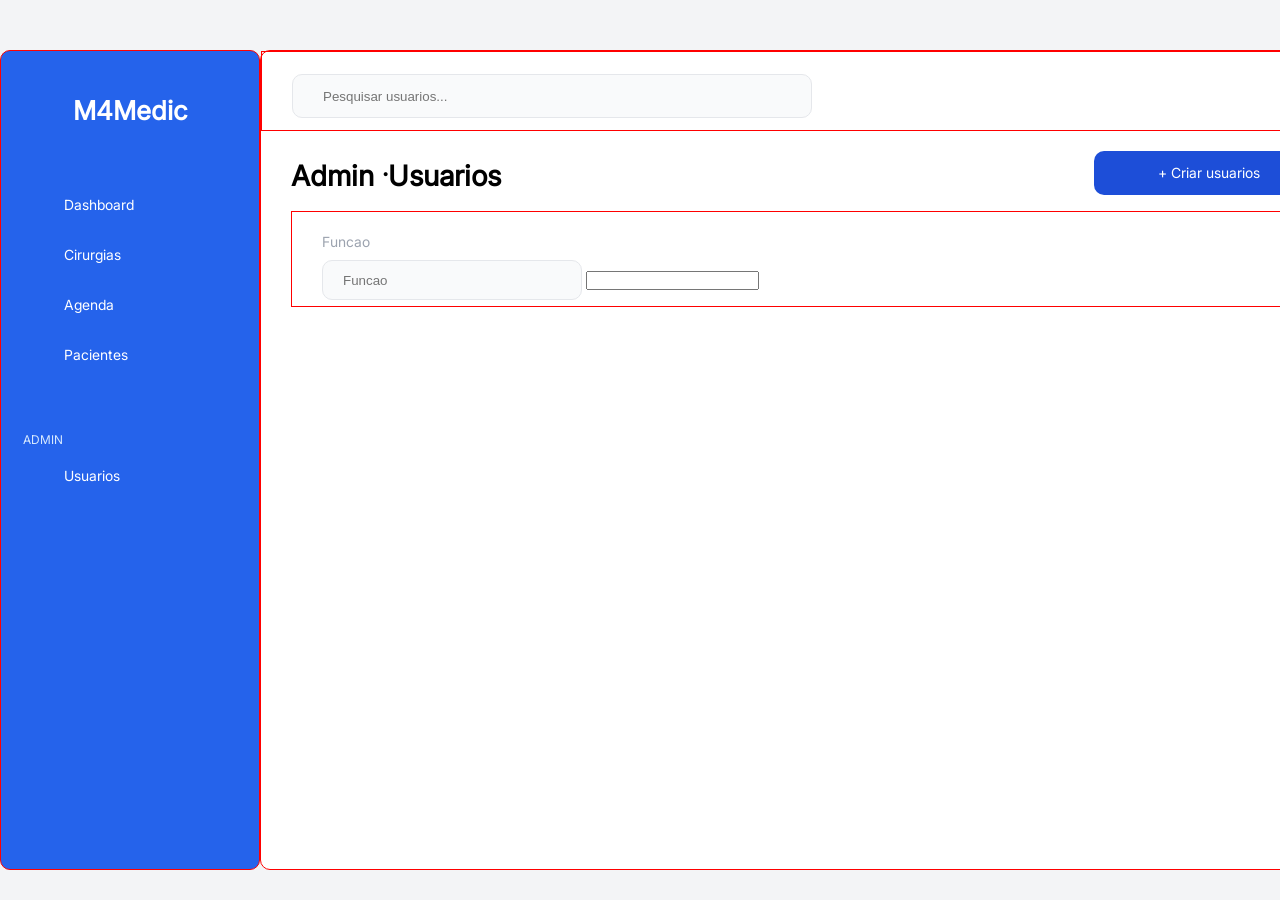
==== admin_gerenciar_usuarios.html @ 41ee49ce "Estilizando metade do painel de gerenciamento de usuario" ====
<!DOCTYPE html>
<html lang="pt-br">
<head>
    <meta charset="UTF-8">
    <meta name="viewport" content="width=device-width, initial-scale=1.0">
    <link rel="stylesheet" href="css/cadastro.css">
    <title>gerenciamento de usuario</title>
</head>
<body>
    <main>
        <section>
            <div class="div-nav">
                <h2>M4Medic</h2>
                <nav class="nav-1">
                    <a href="#">Dashboard</a>
                    <a href="cadastro_paciente.html">Cirurgias</a>
                    <a href="#">Agenda</a>
                    <a href="#">Pacientes</a>
                </nav>

                <p class="p-div-nav">ADMIN</p>
                <nav class="nav-2">
                    <a href="cadastro.html">Usuarios</a>
                </nav>
            </div>

            <div class="div-cadastro-user">
                <div class="header-pesquisa">
                    <input class="top-search" type="text" name="userSearch" id="search" placeholder="Pesquisar usuarios...">
                </div>

                <span>
                    <p class="admin-user">Admin <sup>.</sup>Usuarios</p>
                    <a class="btn-create-user" href="cadastro.html">+ Criar usuarios</a>
                </span>

                <span class="mid-bar">
                    <p class="mid-bar">Funcao</p>
                    <input class="mid-bar-search-function" type="text" name="userFunctionSearch" id="functionSearch" placeholder="Funcao">
                    <input type="text" name="" id="">
                </span>
            </div>
        </section>
    </main>
</body>
</html>
---- css/cadastro.css ----
@font-face
{
    font-family:Inter;
    src:url(../fonts/Inter_18pt-Regular.ttf) format("TrueType");
    font-weight: 400;
    font-style:normal;
    font-display:swap;
}

*
{
    padding: 0;
    margin: 0;
    box-sizing: border-box;
}

body
{
    font-family:"Inter",sans-serif;
    background-color: #f3f4f6;
}

main
{
    width:100%;
    max-width: 1360px;
    max-height: 820px;
    margin: 50px auto 0;
}

section
{
    display:flex;
}

h2
{
    font-size:26px;
    color:#ffffff;
    margin: 44px auto 0;
    text-align: center;
    width:120px;
}

.div-nav
{
    width:260px;
    height: 820px;
    border:1px red solid;
    background-color: #2563eb;
    border-radius: 10px;
    margin-bottom: 0;
}

.p-div-nav
{
    font-size:12px;
    color:#d8eafe;
}

.nav-1
{
    display:inline-flex;
    flex-direction: column;
    margin:70px 0 0 0px;
}

.nav-2
{
    display:inline-flex;
    flex-direction: column;
    margin-top:20px;
}

a
{
    font-size:14px;
    text-decoration: none;
    color:#ffffff;
    margin-bottom: 33px;
    margin-left: 63px;
    width:220px;
}

a:hover
{
    width:220px;
    height: 44px;
    background-color: #1e40af;
    margin-left: 12px;
    text-align: center;
    line-height: 44px;
    border-radius:10px;
}

.div-cadastro-user
{
    border:1px red solid;
    width:1100px;
    height: 820px;
    background-color: #ffffff;
    border-radius:10px;
}

p
{
    color:#9ca3af;
    font-size:14px;
    margin: 36px 0 0 22px;
}

h3
{
    font-size:28px;
    color:#111827;
    margin: 49px 0 0 22px;
}

fieldset
{
    padding: 26px 30px 72px 30px;
    border:1px #e5e7eb solid;
    width:760px;
    height:520px;
    margin: 24px 0 0 22px;
    border-radius:10px;
}

label
{
    font-size:14px;
    color:#374151;
}

input[type=text]:invalid,input[type=password]:invalid,select:invalid
{
    border-color:red;
}

/*Input text Nome completo*/

.input-width-max
{
    width:100%;
    height:44px;
    height: 44px;
    border-radius:10px;
    background-color: #e5e7eb;
    border-color:black;
    font-size:15px;
    padding:0 10px;
}

/*Input text*/
.input-width
{
    width:340px;
    height: 44px;
    border-radius:10px;
    background-color: #e5e7eb;
    border-color:black;
    font-size:15px;
    padding:0 10px;
}

input[type=email]
{
    width:340px;
    height: 44px;
    border-radius:10px;
    background-color: #e5e7eb;
    border-color:black;
    font-size:15px;
    padding:0 10px;
}

input[type=password]
{
    width:340px;
    height: 44px;
    border-radius:10px;
    background-color: #e5e7eb;
    border-color:black;
    font-size:15px;
    padding:0 10px;
}


select
{
    width:340px;
    height:44px;
    border-radius:10px;
    background-color: #e5e7eb;
    font-size:15px;
    border-color:black;
    padding:0 10px;
}


button[type=submit]
{
    width: 200px;
    height:48px;
    border-radius:10px;
    color:#ffffff;
    background-color:#1d4ed8;
    cursor:pointer;
    margin:61px 20px 0 0;
}

button[type=reset]
{
    width: 160px;
    height:48px;
    border-radius:10px;
    border-color:#e5e7eb;
    background-color:#f3f4f6;
    cursor:pointer;
}

.div-codigo
{
    width:345px;
    margin-right:30px;
}

span
{
    display:flex;
}

/*Nova Cirurgia*/

.header-pesquisa
{
    width:1100px;
    height:80px;
    border:1px red solid;
}

.topbar-search
{
    width:520px;
    height:44px;
    margin:22px 0 0 30px;
    border-radius:10px;
    background-color:#f9fafb;
    border:1px #e5e7eb solid;
    font-size:15px;
}

h4
{
    font-size:28px;
    color:#111827;
    margin:22px 0 0 30px;
}

.p
{
    margin: 10px 0 0 30px;
}

.fieldset-width
{
    width:1060px;
    height:540px;
}

.input-text
{
    width:510px;
    height: 44px;
    padding:0 10px;
    font-size:15px;
    background-color:#f9fafb;
    border:1px #e5e7eb solid;
    border-radius:10px;
}

.div-new-curgery-1
{
    margin: 0 30px 7px 0;
}

.div-new-curgery-2
{
    margin: 0 20px 7px 0;
}

.input-tel
{
    width:460px;
    height: 44px;
    padding:0 10px;
    font-size:15px;
    background-color:#f9fafb;
    border:1px #e5e7eb solid;
    border-radius:10px;
}

.select
{
    width:510px;
    height:44px;
    background-color:#f9fafb;
    border:1px #e5e7eb solid;
    border-radius:10px;
}

.select-1
{
    width:460px;
    height:44px;
    background-color:#f9fafb;
    border:1px #e5e7eb solid;
    border-radius:10px;
}

.input-date-hour
{
    width:340px;
    height: 44px;
    padding: 0 10px;
    border:1px #e5e7eb solid;
    border-radius:10px;
    background-color: #f9fafb;
    font-size:15px;
}

.select-2
{
    width:300px;
    height: 44px;
    background-color: #f9fafb;
    border:1px #e5e7eb solid;
    font-size:15px;
}

.select-3
{
    width:320px;
    height: 44px;
    background-color: #f9fafb;
    border:1px #e5e7eb solid;
    font-size:15px;
}

textarea
{
    width:1000px;
    height: 120px;
    background-color: #f9fafb;
    border:1px #e5e7eb solid;
    border-radius:10px;
    margin-top:12px;
    padding: 10px 10px;
    font-size:15px;
}

.span-checklist-visual
{
    width:1000px;
    height: 58px;
    border:1px #e5e7eb solid;
    border-radius:10px;
    padding: 20px;
}

input[type=checkbox]
{
    margin: 0 12px 0 0;
}



.p-1
{
    margin: 21px 0 12px 0;
    font-size:14px;
    color:#374151;
}

button.btn
{
    width:200px;
    height: 48px;
    margin: 11px 20px 0 640px;
}

button.btn-env
{
    width:200px;
    height: 48px;
    margin: 0;
}

/*Admin_gerenciar_usuarios*/

input[type=text].top-search
{
    width:520px;
    height: 44px;
    margin: 22px 0 0 30px;
    border:1px #e5e7eb solid;
    background-color: #f9fafb;
    border-radius:10px;
    padding: 0 30px;
}

p.admin-user
{
    color:black;
    font-size:28px;
    font-weight: bold;
    margin: 22px 0 0 30px;
}

a.btn-create-user
{
    color:#ffffff;
    width:230px;
    height: 44px;
    background-color: #1d4ed8;
    text-align: center;
    line-height: 44px;
    border-radius:10px;
    margin: 20px 0 0 593px;
}

span.mid-bar
{
    width:1060px;
    height: 96px;
    border:1px red solid;
    margin: 16px 10px 20px 30px;
    display:block;
}

p.mid-bar
{
    margin: 21px 0 0 30px;
}



input[type=text].mid-bar-search-function
{
    width:260px;
    height: 40px;
    margin:10px 0 0 30px;
    border:1px #e5e7eb solid;
    background-color: #f9fafb;
    border-radius:10px;
    padding: 0 20px;
}
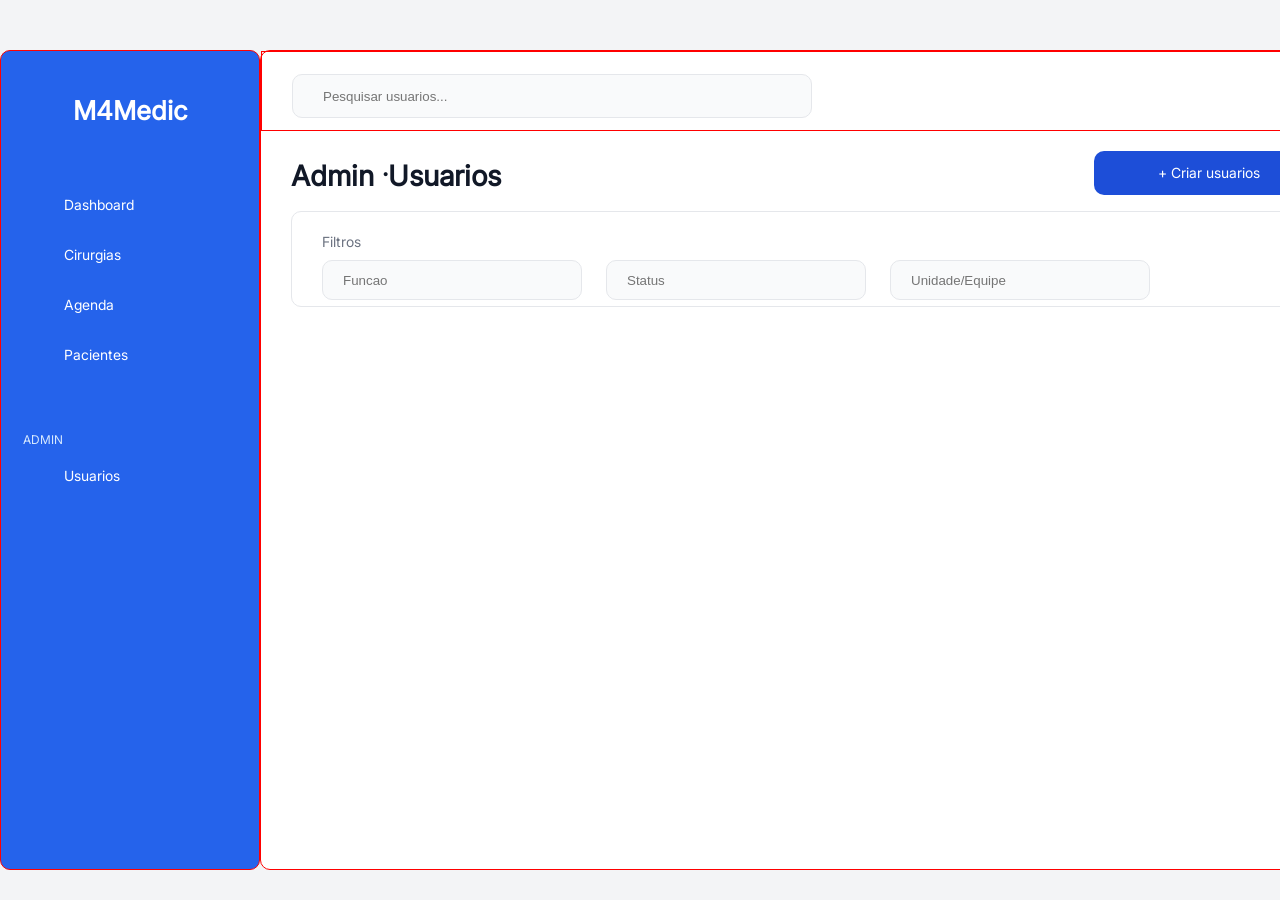
==== commit 4e6bb684: "Terminado o mid bar" ====
--- a/admin_gerenciar_usuarios.html
+++ b/admin_gerenciar_usuarios.html
@@ -20,7 +20,7 @@
 
                 <p class="p-div-nav">ADMIN</p>
                 <nav class="nav-2">
-                    <a href="cadastro.html">Usuarios</a>
+                    <a href="admin_gerenciar_usuarios.html">Usuarios</a>
                 </nav>
             </div>
 
@@ -35,9 +35,10 @@
                 </span>
 
                 <span class="mid-bar">
-                    <p class="mid-bar">Funcao</p>
+                    <p class="mid-bar">Filtros</p>
                     <input class="mid-bar-search-function" type="text" name="userFunctionSearch" id="functionSearch" placeholder="Funcao">
-                    <input type="text" name="" id="">
+                    <input class="mid-bar-search-status-team" type="text" name="userStatusSearch" id="statusSearch" placeholder="Status">
+                    <input class="mid-bar-search-status-team" type="text" name="userTeamSearch" id="teamSearch" placeholder="Unidade/Equipe">
                 </span>
             </div>
         </section>
--- a/css/cadastro.css
+++ b/css/cadastro.css
@@ -411,7 +411,7 @@
 
 p.admin-user
 {
-    color:black;
+    color:#111827;
     font-size:28px;
     font-weight: bold;
     margin: 22px 0 0 30px;
@@ -433,13 +433,16 @@
 {
     width:1060px;
     height: 96px;
-    border:1px red solid;
+    border:1px #e5e7eb solid;
     margin: 16px 10px 20px 30px;
     display:block;
+    border-radius:10px;
 }
 
 p.mid-bar
 {
+    font-size:14px;
+    color:#6b7280;
     margin: 21px 0 0 30px;
 }
 
@@ -456,3 +459,13 @@
     padding: 0 20px;
 }
 
+input[type=text].mid-bar-search-status-team
+{
+    width:260px;
+    height: 40px;
+    border:1px #e5e7eb solid;
+    background-color: #f9fafb;
+    padding: 0 20px;
+    margin: 0 0 0 20px;
+    border-radius:10px;
+}
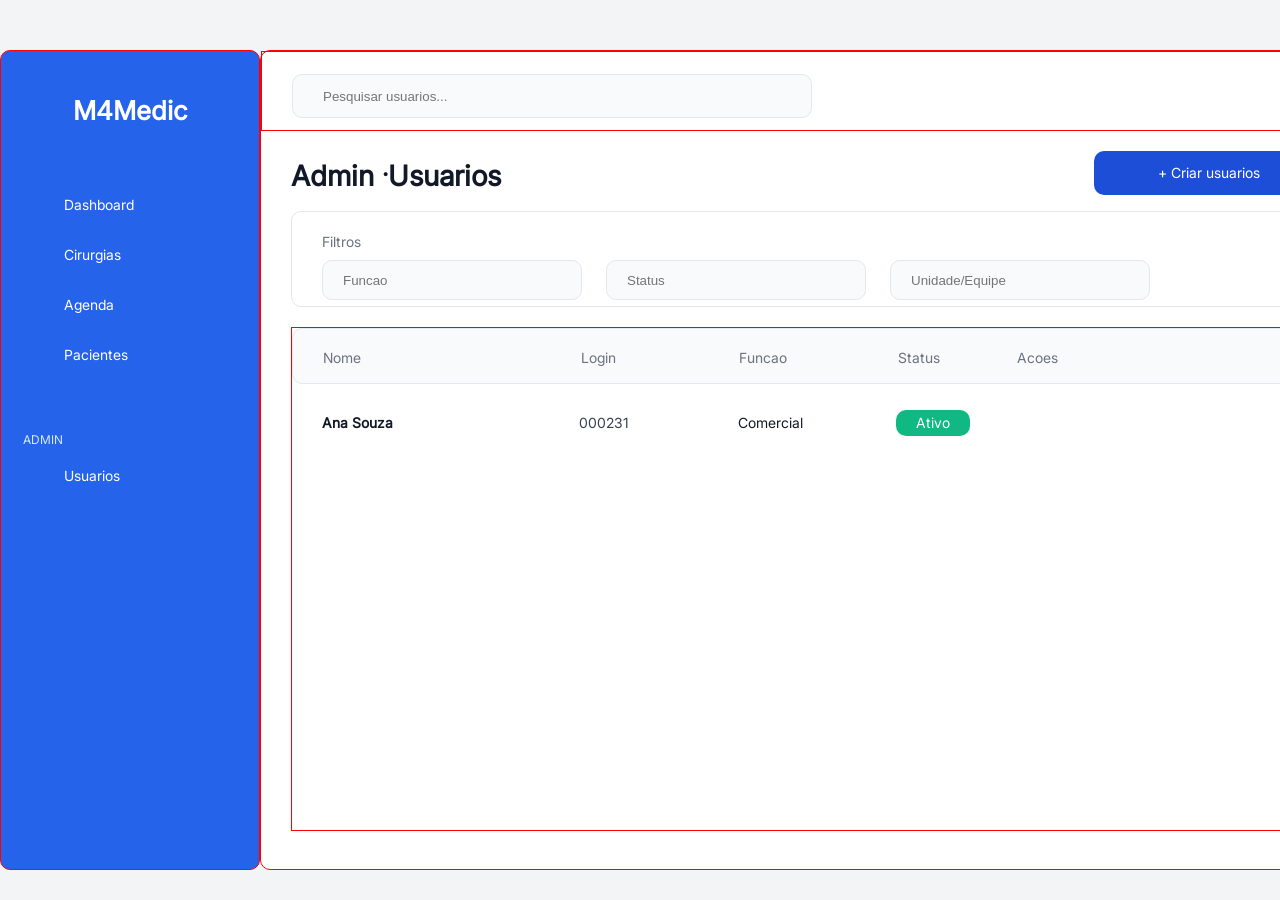
==== commit 200108fc: "Adicionado uma parte do usuario" ====
--- a/admin_gerenciar_usuarios.html
+++ b/admin_gerenciar_usuarios.html
@@ -40,6 +40,22 @@
                     <input class="mid-bar-search-status-team" type="text" name="userStatusSearch" id="statusSearch" placeholder="Status">
                     <input class="mid-bar-search-status-team" type="text" name="userTeamSearch" id="teamSearch" placeholder="Unidade/Equipe">
                 </span>
+
+                <div class="dashboard">
+                    <div class="dashboard-bar">
+                        <p class="dashboard">Nome</p>
+                        <p class="dashboard-1">Login</p>
+                        <p class="dashboard-2">Funcao</p>
+                        <p class="dashboard-3">Status</p>
+                        <p class="dashboard-4">Acoes</p>
+                    </div>
+                    <span>
+                        <p class="mid-dashboard">Ana Souza</p>
+                        <p class="mid-dashboard-1">000231</p>
+                        <p class="mid-dashboard-2">Comercial</p>
+                        <p class="mid-dashboard-status">Ativo</p>
+                    </span>
+                </div>
             </div>
         </section>
     </main>
--- a/css/cadastro.css
+++ b/css/cadastro.css
@@ -469,3 +469,90 @@
     margin: 0 0 0 20px;
     border-radius:10px;
 }
+
+div.dashboard
+{
+    width:1060px;
+    height: 504px;
+    border:1px red solid;
+    margin: 20px 10px 40px 30px;
+}
+
+div.dashboard-bar
+{
+    width:1060px;
+    height: 56px;
+    border:1px #e5e7eb solid;
+    background-color: #f9fafb;
+    border-radius:10px;
+    display:flex;
+}
+
+p.dashboard
+{
+    font-size:14px;
+    color:#6b7280;
+    margin: 20px 0 0 30px;
+}
+
+p.dashboard-1
+{
+    font-size:14px;
+    color:#6b7280;
+    margin: 20px 0 0 220px;
+}
+
+p.dashboard-2
+{
+    font-size:14px;
+    color:#6b7280;
+    margin: 20px 0 0 123px;
+}
+
+p.dashboard-3
+{
+    font-size:14px;
+    color:#6b7280;
+    margin: 20px 0 0 111px;
+}
+
+p.dashboard-4
+{
+    font-size:14px;
+    color:#6b7280;
+    margin: 20px 0 0 77px;
+}
+
+p.mid-dashboard
+{
+    font-size:14px;
+    color:#111827;
+    font-weight: bold;
+    margin: 30px 0 0 30px;
+}
+
+p.mid-dashboard-1
+{
+    font-size:14px;
+    color:#374151;
+    margin: 30px 0 0 186px;
+}
+
+p.mid-dashboard-2
+{
+    font-size:14px;
+    color:#111827;
+    margin: 30px 0 0 109px;
+}
+
+p.mid-dashboard-status
+{
+    width:74px;
+    height: 26px;
+    margin: 26px 0 0 93px;
+    background-color: #10b981;
+    text-align: center;
+    line-height: 26px;
+    color:#ffffff;
+    border-radius:10px;
+}
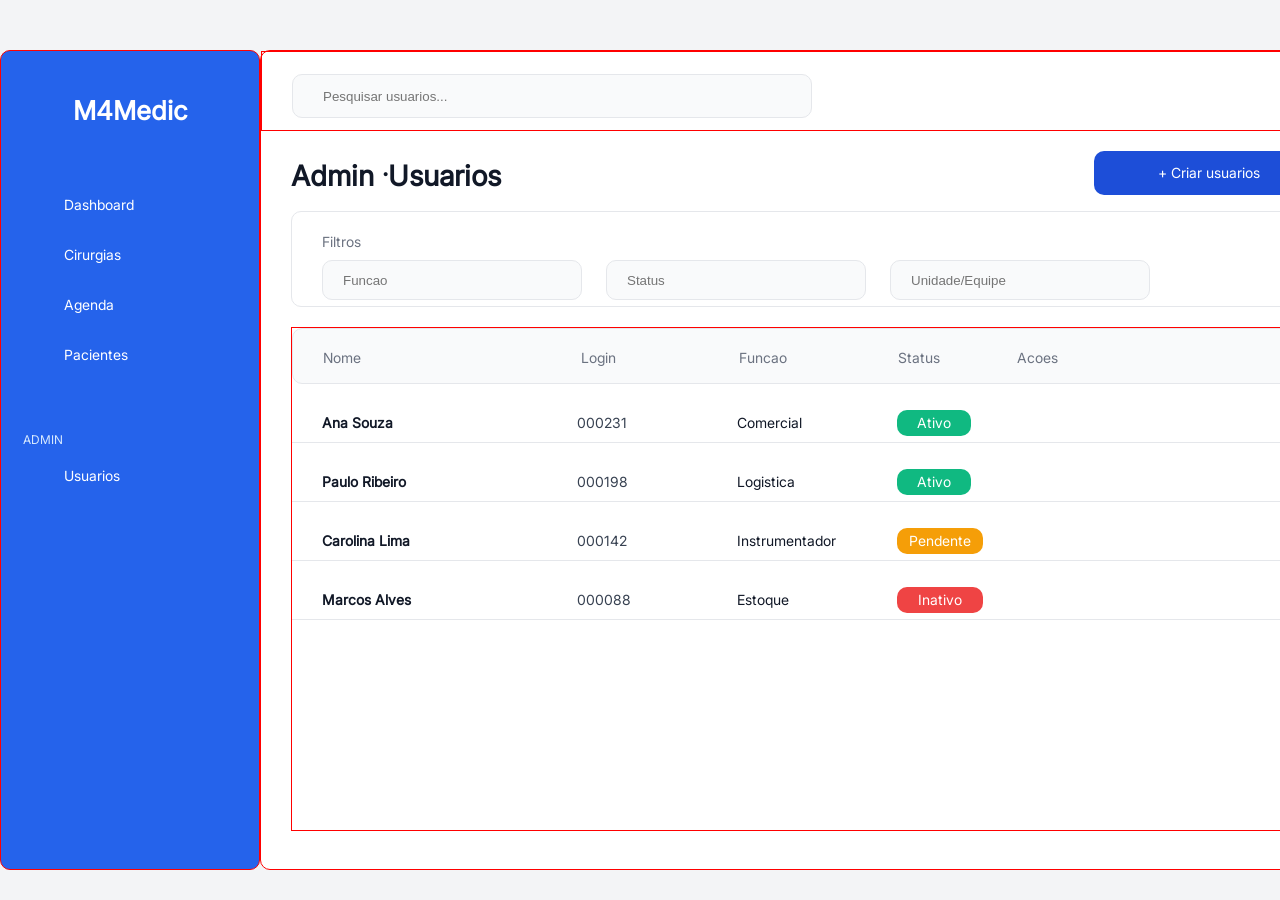
==== commit 14e0ebe0: "Adicionado a lista de usuarios e adicionado estilizacao de cada status" ====
--- a/admin_gerenciar_usuarios.html
+++ b/admin_gerenciar_usuarios.html
@@ -49,12 +49,33 @@
                         <p class="dashboard-3">Status</p>
                         <p class="dashboard-4">Acoes</p>
                     </div>
-                    <span>
+                    <span class="dashboard-list-user">
                         <p class="mid-dashboard">Ana Souza</p>
                         <p class="mid-dashboard-1">000231</p>
                         <p class="mid-dashboard-2">Comercial</p>
-                        <p class="mid-dashboard-status">Ativo</p>
+                        <p class="mid-dashboard-ativo">Ativo</p>
                     </span>
+                    <span class="dashboard-list-user">
+                        <p class="mid-dashboard">Paulo Ribeiro</p>
+                        <p class="mid-dashboard-1">000198</p>
+                        <p class="mid-dashboard-2">Logistica</p>
+                        <p class="mid-dashboard-ativo">Ativo</p>
+                    </span>
+
+                    <span class="dashboard-list-user">
+                        <p class="mid-dashboard">Carolina Lima</p>
+                        <p class="mid-dashboard-1">000142</p>
+                        <p class="mid-dashboard-2">Instrumentador</p>
+                        <p class="mid-dashboard-pendente">Pendente</p>
+                    </span>
+
+                    <span class="dashboard-list-user">
+                        <p class="mid-dashboard">Marcos Alves</p>
+                        <p class="mid-dashboard-1">000088</p>
+                        <p class="mid-dashboard-2">Estoque</p>
+                        <p class="mid-dashboard-inativo">Inativo</p>
+                    </span>
+
                 </div>
             </div>
         </section>
--- a/css/cadastro.css
+++ b/css/cadastro.css
@@ -529,30 +529,62 @@
     color:#111827;
     font-weight: bold;
     margin: 30px 0 0 30px;
+    width:90px;
 }
 
 p.mid-dashboard-1
 {
     font-size:14px;
     color:#374151;
-    margin: 30px 0 0 186px;
+    margin: 30px 0 0 165px;
+    width:90px;
 }
 
 p.mid-dashboard-2
 {
     font-size:14px;
     color:#111827;
-    margin: 30px 0 0 109px;
-}
-
-p.mid-dashboard-status
+    margin: 30px 0 0 70px;
+    width:110px;
+}
+
+p.mid-dashboard-ativo
 {
     width:74px;
     height: 26px;
-    margin: 26px 0 0 93px;
+    margin: 26px 0 6px 50px;
     background-color: #10b981;
     text-align: center;
     line-height: 26px;
     color:#ffffff;
     border-radius:10px;
+}
+
+p.mid-dashboard-pendente
+{
+    width:86px;
+    height: 26px;
+    background-color: #f59e08;
+    text-align: center;
+    line-height: 26px;
+    color:#ffffff;
+    margin: 26px 0 6px 50px;
+    border-radius:10px;
+}
+
+p.mid-dashboard-inativo
+{
+    width:86px;
+    height: 26px;
+    background-color: #ef4444;
+    text-align: center;
+    line-height: 26px;
+    color:#ffffff;
+    border-radius:10px;
+    margin: 26px 0 6px 50px;
+}
+
+span.dashboard-list-user
+{
+    border-bottom:1px #e5e7eb solid;
 }
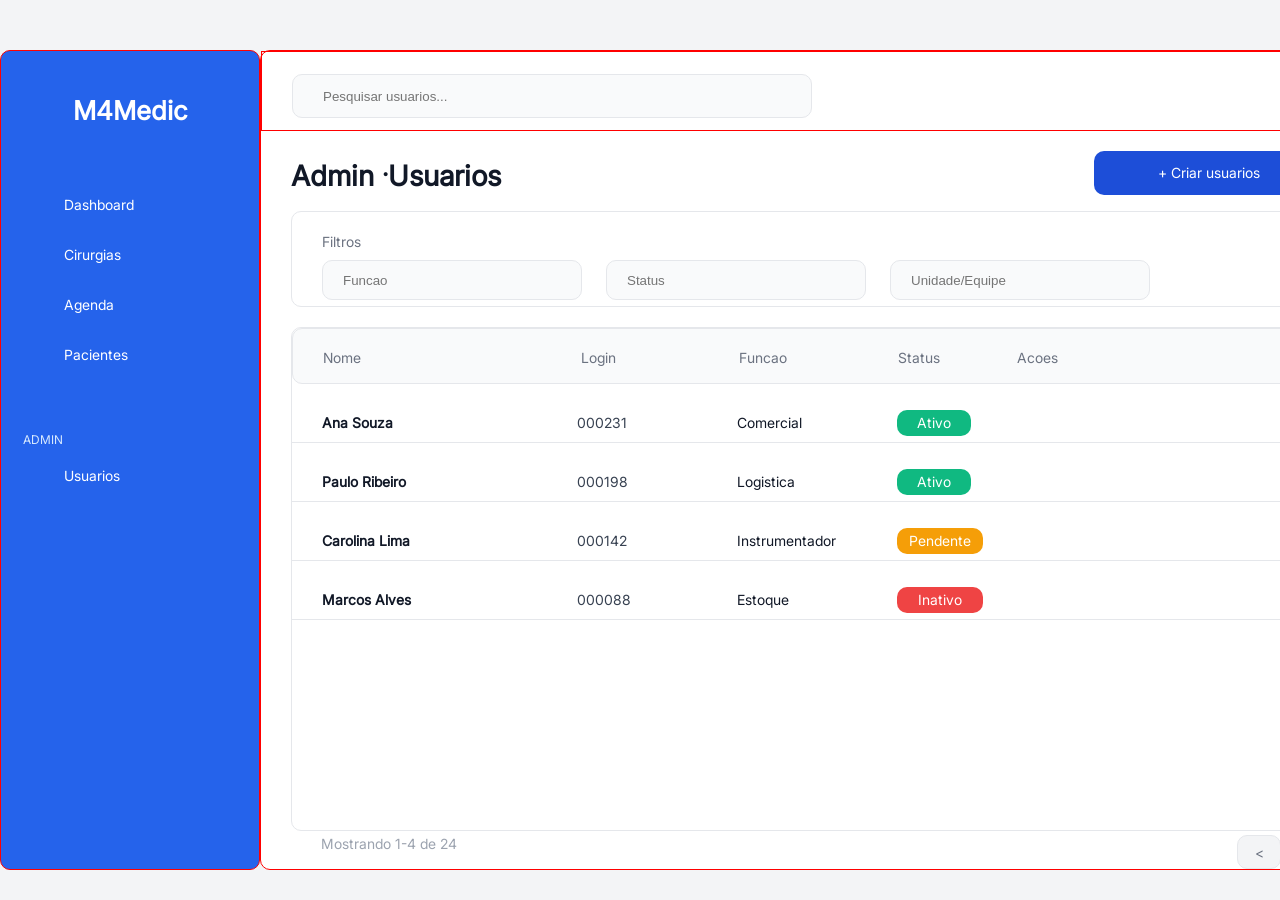
==== commit 6c256acd: "Adicionado os botoes no finaldo dashboard" ====
--- a/admin_gerenciar_usuarios.html
+++ b/admin_gerenciar_usuarios.html
@@ -75,8 +75,13 @@
                         <p class="mid-dashboard-2">Estoque</p>
                         <p class="mid-dashboard-inativo">Inativo</p>
                     </span>
+                </div>
+                <span class="final">
+                    <p class="final">Mostrando 1-4 de 24</p>
+                    <a class="final" href="#">&lt</a>
+                    <a class="final-1" href="#">&gt</a>
+                </span>
 
-                </div>
             </div>
         </section>
     </main>
--- a/css/cadastro.css
+++ b/css/cadastro.css
@@ -474,8 +474,9 @@
 {
     width:1060px;
     height: 504px;
-    border:1px red solid;
-    margin: 20px 10px 40px 30px;
+    border:1px #e5e7eb solid;
+    border-radius:10px; 
+    margin: 20px 10px 0px 30px;
 }
 
 div.dashboard-bar
@@ -584,7 +585,45 @@
     margin: 26px 0 6px 50px;
 }
 
+p.final
+{
+    margin: 0;
+}
+
 span.dashboard-list-user
 {
     border-bottom:1px #e5e7eb solid;
+}
+
+span.final
+{
+    width:1014px;
+    height: 36px;
+    margin: 4px 16px 0 60px;
+}
+
+a.final
+{
+    width:44px;
+    height: 34px;
+    background-color: #f3f4f6;
+    border: 1px #e5e7eb solid;
+    border-radius:10px;
+    margin-left: 780px;
+    color:#6b7280;
+    text-align: center;
+    line-height: 34px;
+}
+
+a.final-1
+{
+    width:44px;
+    height: 34px;
+    background-color: #f3f4f6;
+    border: 1px #e5e7eb solid;
+    border-radius:10px;
+    margin-left: 6px;
+    color:#6b7280;
+    text-align: center;
+    line-height: 34px;
 }
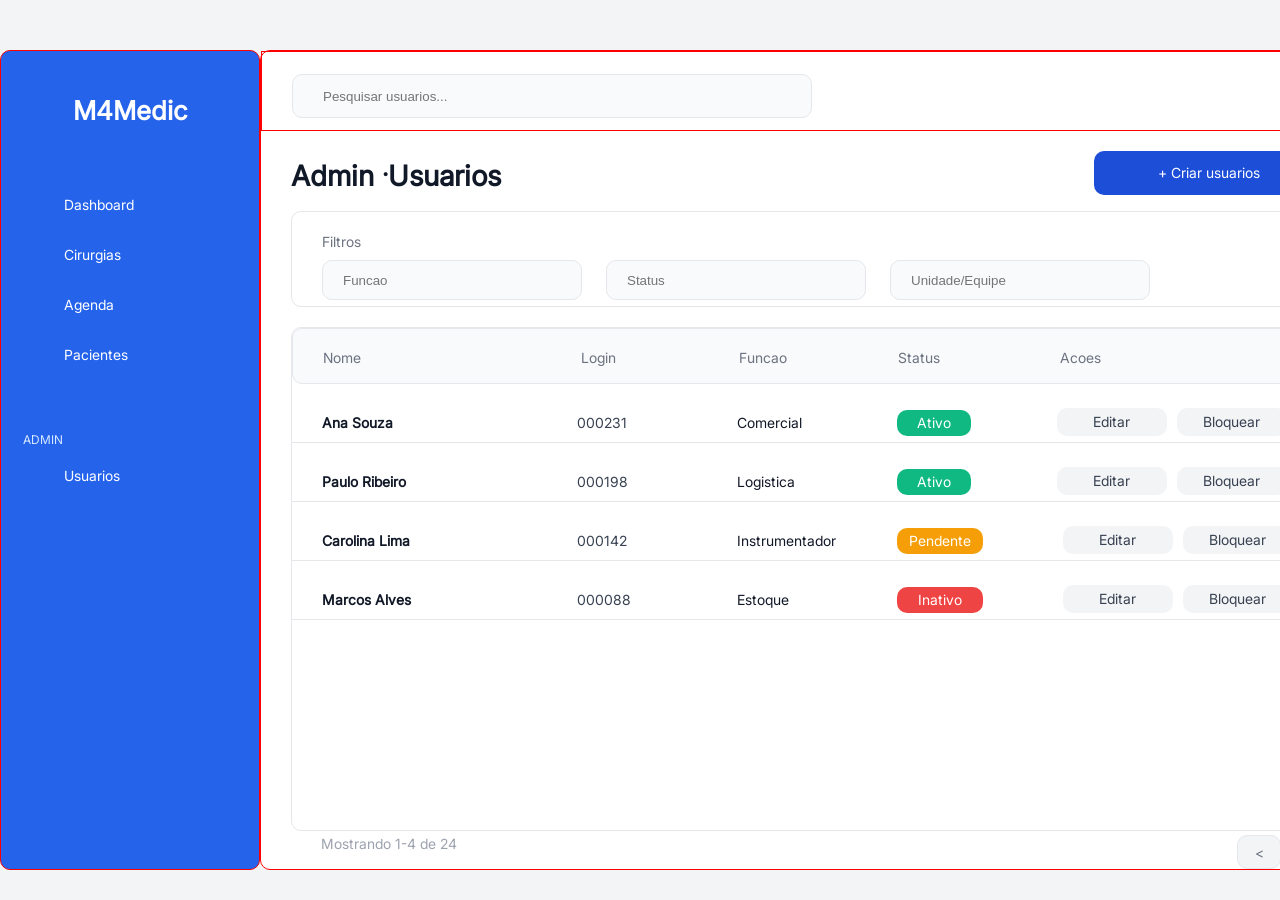
==== commit a95f46b4: "Terminado a pagina de gerenciar usuarios" ====
--- a/admin_gerenciar_usuarios.html
+++ b/admin_gerenciar_usuarios.html
@@ -54,12 +54,20 @@
                         <p class="mid-dashboard-1">000231</p>
                         <p class="mid-dashboard-2">Comercial</p>
                         <p class="mid-dashboard-ativo">Ativo</p>
+                        <span class="buttons">
+                            <a href="#" class="button-edit">Editar</a>
+                            <a href="#" class="button-block">Bloquear</a>
+                        </span>
                     </span>
                     <span class="dashboard-list-user">
                         <p class="mid-dashboard">Paulo Ribeiro</p>
                         <p class="mid-dashboard-1">000198</p>
                         <p class="mid-dashboard-2">Logistica</p>
                         <p class="mid-dashboard-ativo">Ativo</p>
+                        <span class="buttons">
+                            <a href="#" class="button-edit">Editar</a>
+                            <a href="#" class="button-block">Bloquear</a>
+                        </span>
                     </span>
 
                     <span class="dashboard-list-user">
@@ -67,6 +75,10 @@
                         <p class="mid-dashboard-1">000142</p>
                         <p class="mid-dashboard-2">Instrumentador</p>
                         <p class="mid-dashboard-pendente">Pendente</p>
+                        <span class="buttons">
+                            <a href="#" class="button-edit">Editar</a>
+                            <a href="#" class="button-block">Bloquear</a>
+                        </span>
                     </span>
 
                     <span class="dashboard-list-user">
@@ -74,6 +86,10 @@
                         <p class="mid-dashboard-1">000088</p>
                         <p class="mid-dashboard-2">Estoque</p>
                         <p class="mid-dashboard-inativo">Inativo</p>
+                        <span class="buttons">
+                            <a href="#" class="button-edit">Editar</a>
+                            <a href="#" class="button-block">Bloquear</a>
+                        </span>
                     </span>
                 </div>
                 <span class="final">
--- a/css/cadastro.css
+++ b/css/cadastro.css
@@ -521,7 +521,7 @@
 {
     font-size:14px;
     color:#6b7280;
-    margin: 20px 0 0 77px;
+    margin: 20px 0 0 120px;
 }
 
 p.mid-dashboard
@@ -626,4 +626,37 @@
     color:#6b7280;
     text-align: center;
     line-height: 34px;
+}
+
+
+span.buttons
+{
+    width:300px;
+    margin: 0 auto;
+}
+
+a.button-edit
+{
+    width:110px;
+    height: 28px;
+    background-color: #f3f4f6;
+    margin: 24px 0 0 46px;
+    border-radius:10px;
+    color:#374151;
+    text-align: center;
+    line-height: 28px;
+    font-size:14px;
+}
+
+a.button-block
+{
+    width:110px;
+    height: 28px;
+    background-color: #f3f4f6;
+    margin: 24px 0 0 10px;
+    color:#374151;
+    text-align: center;
+    line-height: 28px;
+    border-radius: 10px;
+    font-size:14px;
 }
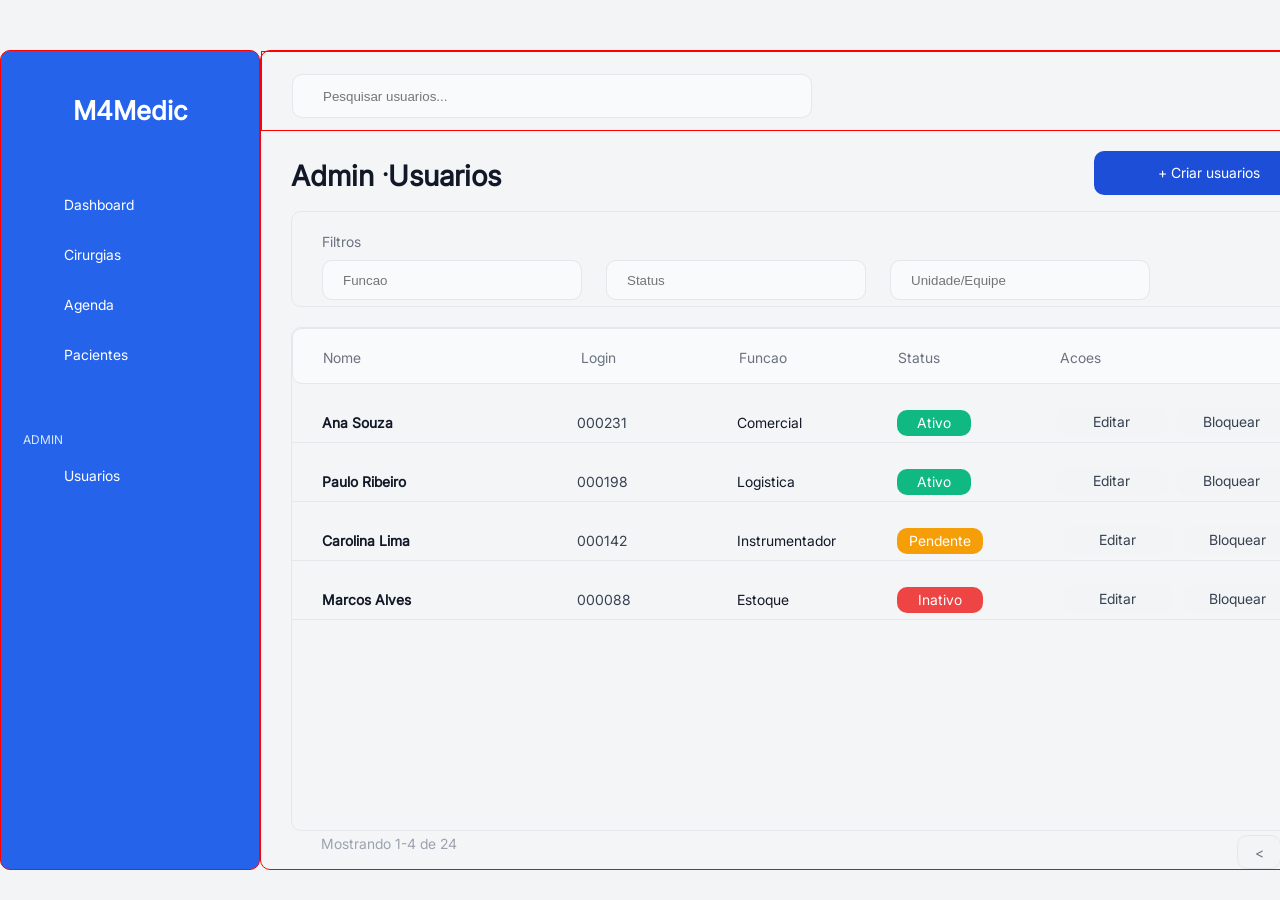
==== commit ea39fa87: "Terminado tela cirurgia" ====
--- a/admin_gerenciar_usuarios.html
+++ b/admin_gerenciar_usuarios.html
@@ -13,8 +13,8 @@
                 <h2>M4Medic</h2>
                 <nav class="nav-1">
                     <a href="#">Dashboard</a>
-                    <a href="cadastro_paciente.html">Cirurgias</a>
-                    <a href="#">Agenda</a>
+                    <a href="cirurgia.html">Cirurgias</a>
+                    <a href="agendamento.html">Agenda</a>
                     <a href="#">Pacientes</a>
                 </nav>
 
--- a/css/cadastro.css
+++ b/css/cadastro.css
@@ -1,18 +1,5 @@
-@font-face
-{
-    font-family:Inter;
-    src:url(../fonts/Inter_18pt-Regular.ttf) format("TrueType");
-    font-weight: 400;
-    font-style:normal;
-    font-display:swap;
-}
-
-*
-{
-    padding: 0;
-    margin: 0;
-    box-sizing: border-box;
-}
+@import url("global.css");
+@import url("cirurgias.css");
 
 body
 {
@@ -76,7 +63,7 @@
 {
     font-size:14px;
     text-decoration: none;
-    color:#ffffff;
+    color:var(--terciary-color);
     margin-bottom: 33px;
     margin-left: 63px;
     width:220px;
@@ -98,7 +85,7 @@
     border:1px red solid;
     width:1100px;
     height: 820px;
-    background-color: #ffffff;
+    background-color:#f4f5f7;
     border-radius:10px;
 }
 
@@ -112,14 +99,14 @@
 h3
 {
     font-size:28px;
-    color:#111827;
+    color:var(--primary-color);
     margin: 49px 0 0 22px;
 }
 
 fieldset
 {
     padding: 26px 30px 72px 30px;
-    border:1px #e5e7eb solid;
+    border:1px var(--tracing-primary-color) solid;
     width:760px;
     height:520px;
     margin: 24px 0 0 22px;
@@ -214,7 +201,7 @@
     width: 160px;
     height:48px;
     border-radius:10px;
-    border-color:#e5e7eb;
+    border-color:var(--tracing-primary-color);
     background-color:#f3f4f6;
     cursor:pointer;
 }
@@ -659,4 +646,582 @@
     line-height: 28px;
     border-radius: 10px;
     font-size:14px;
-}+}
+
+/*Detalhe-cirurgia*/
+
+span.topbar-search-surgery
+{
+    width:1100px;
+    height: 80px;
+}
+
+div.surgery-code
+{
+    width:400px;
+    height: 61px;
+}
+
+p.surgery-code
+{
+    width:282px;
+    height: 36px;
+    margin:0;
+    font-size:28px;
+    color:#111827;
+    font-weight: bold;
+}
+
+a.surgery-code-att
+{
+    color:black;
+    margin:6px 0 0 420px;
+    width:190px;
+    height: 44px;
+    background-color: #1d4ed8;
+    border-radius:10px;
+    color:#ffffff;
+    text-align: center;
+    line-height: 44px;
+}
+
+span.surgery-text
+{
+    height: 20px;
+    flex-direction: column;
+}
+
+small.surgery
+{
+    font-size:14px;
+    color:#687280;
+}
+
+span.surgery-detail
+{
+    width:1020px;
+    height: 61px;
+    margin:20px auto;
+}
+
+div.information
+{
+    width:1020px;
+    height: 190px;
+    border:1px #e5e7eb solid;
+    margin: 27px auto;
+    border-radius:10px;
+
+}
+
+p.information-surgery
+{
+    font-size:18px;
+    color:#111827;
+    font-weight: bold;
+    margin: 20px 0 0 30px;
+}
+
+span.information-1
+{
+    width:100%;
+    height: 50px;
+    margin-top: 22px;
+}
+
+div.names
+{
+    margin-left: 30px;
+    width: 120px;
+}
+
+p.paciente-surgery
+{
+    font-size:13px;
+    color:#6b7280;
+    margin: 0 0 7px 0;
+}
+
+p.pacient-name
+{
+    font-size:15px;
+    font-weight: bold;
+    color:#111827;
+    margin: 0;
+}
+
+div.tele
+{
+    margin-left: 166px;
+    width:130px;
+}
+
+div.hosp
+{
+    margin-left: 167px;
+    width:120px;
+}   
+
+div.date
+{
+    margin-left: 130px;
+}
+
+span.information-2
+{
+    width:100%;
+    height: 50px;
+    margin-top: 16px;
+}
+
+p.pacient-status
+{
+    margin: 0;
+    width:118px;
+    height: 28px;
+    background-color: #d8eafe;
+    text-align: center;
+    line-height: 28px;
+    font-size:12px;
+    color:#1d4ed8;
+    border-radius:10px;
+}
+
+span.history
+{
+    width:100%;
+    height: 415px;
+}
+
+div.history
+{
+    width:700px;
+    height: 400px;
+    margin: 0 0 0 40px;
+    border:1px #e5e7eb solid;
+    border-radius:10px;
+}
+
+p.history
+{
+    font-size:18px;
+    font-weight: bold;
+    width:113px;
+    margin: 20px 0 0 30px;
+    color:#111827;
+}
+
+p.history-1
+{
+    font-size:13px;
+    color:#6b7280;
+    width:285px;
+    margin: 7px 0 0 30px;
+}
+
+
+span.box-history
+{
+    width:600px;
+    height: 48px;
+    border:1px #e5e7eb solid;
+    background-color: #f9fafb;
+    margin: 16px auto;
+    border-radius:10px;
+}
+
+p.tips
+{
+    width:90px;
+    font-size:14px;
+    font-weight: bold;
+    color:#111827;
+    margin: 0 0 5px 0;
+}
+
+p.contents
+{
+    width: 250px;
+    margin: 0;
+
+}
+
+div.box-history
+{
+    margin:0;
+    width:300px;
+}
+
+p.recebido
+{
+    margin:0;
+    width:72px;
+    height: 26px;
+    font-size:12px;
+    font-weight: bold;
+    color:#047857;
+    background-color: #d1fae5;
+    text-align: center;
+    line-height: 26px;
+    margin: 11px 28px 0 120px;
+    border-radius:10px;
+}
+
+p.pendente
+{
+    width:72px;
+    height: 26px;
+    background-color: #fef4c7;
+    text-align: center;
+    line-height: 26px;
+    margin:11px 28px 0 120px;
+    font-size:12px;
+    font-weight: bold;
+    color:#b45309;
+    border-radius:10px;
+}
+
+p.visual-order
+{
+    width:26px;
+    height: 26px;
+    margin: 12px auto;
+    border-radius:100%;
+    background-color: #10b981;
+}
+
+p.visual-order-pendin
+{
+    width:26px;
+    height: 26px;
+    margin: 12px auto;
+    border-radius:100%;
+    background-color: #f59e08;
+}
+
+input[type=text].observation
+{
+    width:600px;
+    height: 26px;
+    margin: 12px 0 0 0;
+    padding:0 10px;
+    background-color:#f9fafb;
+    border:1px #e5e7eb solid;
+    border-radius:10px;
+}
+
+label.observation
+{
+    margin-left:0;
+    font-size:18px;
+    color:#111827;
+    font-weight: bold;
+}
+
+div.response
+{
+    width:100%;
+    height: 400px;
+    border-radius:10px;
+}
+
+div.responsavel
+{
+    border:1px #e5e7eb solid;
+    width:340px;
+    height: 200px;
+    margin:0 auto;
+    border-radius:10px;
+}
+
+
+small.respo
+{
+    display:block;
+    width:123px;
+    font-size:16px;
+    font-weight: bold;
+    color:#111827;
+    margin: 20px 0 0 30px;
+}
+
+small.rep
+{
+    display:block;
+    width:90px;
+    font-size:13px;
+    color:#687280;
+    margin: 21px 0 0 30px;
+}
+
+small.rep-name
+{
+    display:block;
+    width:111px;
+    font-size:15px;
+    font-weight: bold;
+    color:#111827;
+    margin:6px 0 0 30px;
+}
+
+small.ins
+{
+    display:block;
+    width:96px;
+    font-size:13px;
+    color:#687280;
+    margin:20px 0 0 30px;
+}
+
+small.ins-name
+{
+    display:block;
+    width:111px;
+    font-size:15px;
+    font-weight: bold;
+    color:#111827;
+    margin: 6px 0 0 30px;
+}
+
+div.histo
+{
+    width:340px;
+    height: 180px;
+    border:1px #e5e7eb solid;
+    margin:20px auto;
+    border-radius:10px;
+}
+
+small.histor
+{
+    width:280px;
+    height: 30px;
+    font-size:18px;
+    font-weight: bold;
+    display:block;
+    margin: 10px auto;
+    border-bottom:1px #e5e7eb solid;
+}
+
+span.histo
+{
+    width:280px;
+    margin:5px auto;
+    height: 35px;
+}
+
+small.status
+{
+    width:10px;
+    height: 10px;
+    background-color: #2563eb;
+    border-radius:10px;
+    margin:10px 0 0 10px;
+}
+
+small.status-pend
+{
+    width:10px;
+    height: 10px;
+    background-color: #ffffff;
+    border-radius:10px;
+    margin:10px 0 0 10px;
+}
+
+div.histor
+{
+    width:100%;
+    margin-left:12px;
+}
+
+p.datetime
+{
+    margin:0;
+    font-size:13px;
+    color:#111827;
+    font-weight: bold;
+}
+
+p.obs
+{
+    margin:0;
+    font-size:12px;
+}
+
+/*Tela Agendamento*/
+
+span.agendamento
+{
+    border:1px red solid;
+    width:100%;
+    height:92px;
+}
+
+input[type="text"].agendamento
+{
+    width:420px;
+    height: 48px;
+    margin:18px 0 0 22px;
+    padding: 0 38px;
+    border-radius:20px;
+    border:1px #e5e7eb solid;
+    background-color:#f9fafb;
+    font-size:14px;
+}
+
+a.agendamento
+{
+    background-color:#3b82f6;
+    width:170px;
+    height: 48px;
+    margin:0;
+    text-align: center;
+    line-height: 44px;
+    border-radius:20px;
+    margin:18px 0 0 496px;
+}
+
+span.datas
+{
+    width:1060px;
+    height: 92px;
+    border:1px red solid;
+    margin:24px auto;
+}
+
+div.agendamento-data
+{
+    border:1px red solid;
+    width:400px;
+    height:92px;
+}
+
+h6.agendamento-data
+{
+    font-size:32px;
+    color:#374151;
+}
+
+p.agendamento-data
+{
+    margin:21px 0 0 0;
+    color:#3b82f6;
+    font-size:18px;
+}
+
+input[type="date"].agendamento-data
+{
+    width:160px;
+    height: 46px;
+    margin:45px 0 0 400px;
+    border-radius:10px;
+}
+
+.agendamento-pacientes
+{
+    width:940px;
+    height:388px;
+    margin:0 auto;
+    flex-direction: column;
+    justify-content: space-between;
+}
+
+.agendamento-paciente-div
+{
+    border:1px var(--tracing-primary-color) solid;
+    background-color: var(--terciary-color);
+    height: 88px;
+    width: 100%;
+    border-radius:10px;
+    display:flex;
+    flex-direction: row;
+}
+
+.hour
+{
+    width:64px;
+    height:56px;
+    background-color: #ebf0ff;
+    margin: 16px 0 0 20px;
+    border-radius:10px;
+    display:flex;
+    flex-direction: column;
+    align-items:center;
+    color:var(--quartenary-color);
+    font-size:14px;
+    font-weight: var(--title-weight);
+}
+
+.hour img{
+    width:10px;
+    height:10px;
+    margin-top:16px;
+}
+
+.paci
+{
+    display:flex;
+    flex-direction: column;
+    width:200px;
+}
+
+.nome
+{
+    font-size:14px;
+    font-weight: var(--title-weight);
+    color: var(--primary-color);
+}
+
+.nome-dr
+{
+    font-size:12px;
+    color: var(--secondary-color);
+}
+
+.nome-hosp
+{
+    font-size:11px;
+    color:var(--secondary-color);
+}
+
+.info-status
+{
+    width:100%;
+    height: 100%;
+    display:flex;
+    flex-direction: row;
+    align-items: center;
+    justify-content: space-between;
+    margin-left:20px;
+}
+
+.status-info-el
+{
+    background-color:#ebf0ff;
+    width:50px;
+    height: 20px;
+    border-radius:10px;
+    text-align:center;
+    line-height: 20px;
+    font-size:9px;
+    font-weight: var(--title-weight);
+    color: var(--quartenary-color);
+}
+
+.status-info-em
+{
+    background-color:#fee2e2;
+    width:80px;
+    height:20px;
+    text-align:center;
+    line-height: 20px;
+    border-radius:10px;
+    font-size: 9px;
+    font-weight: var(--title-weight);
+    color: #dc2626;
+}
+
+/*|Cirurgias*/
+
+
+
